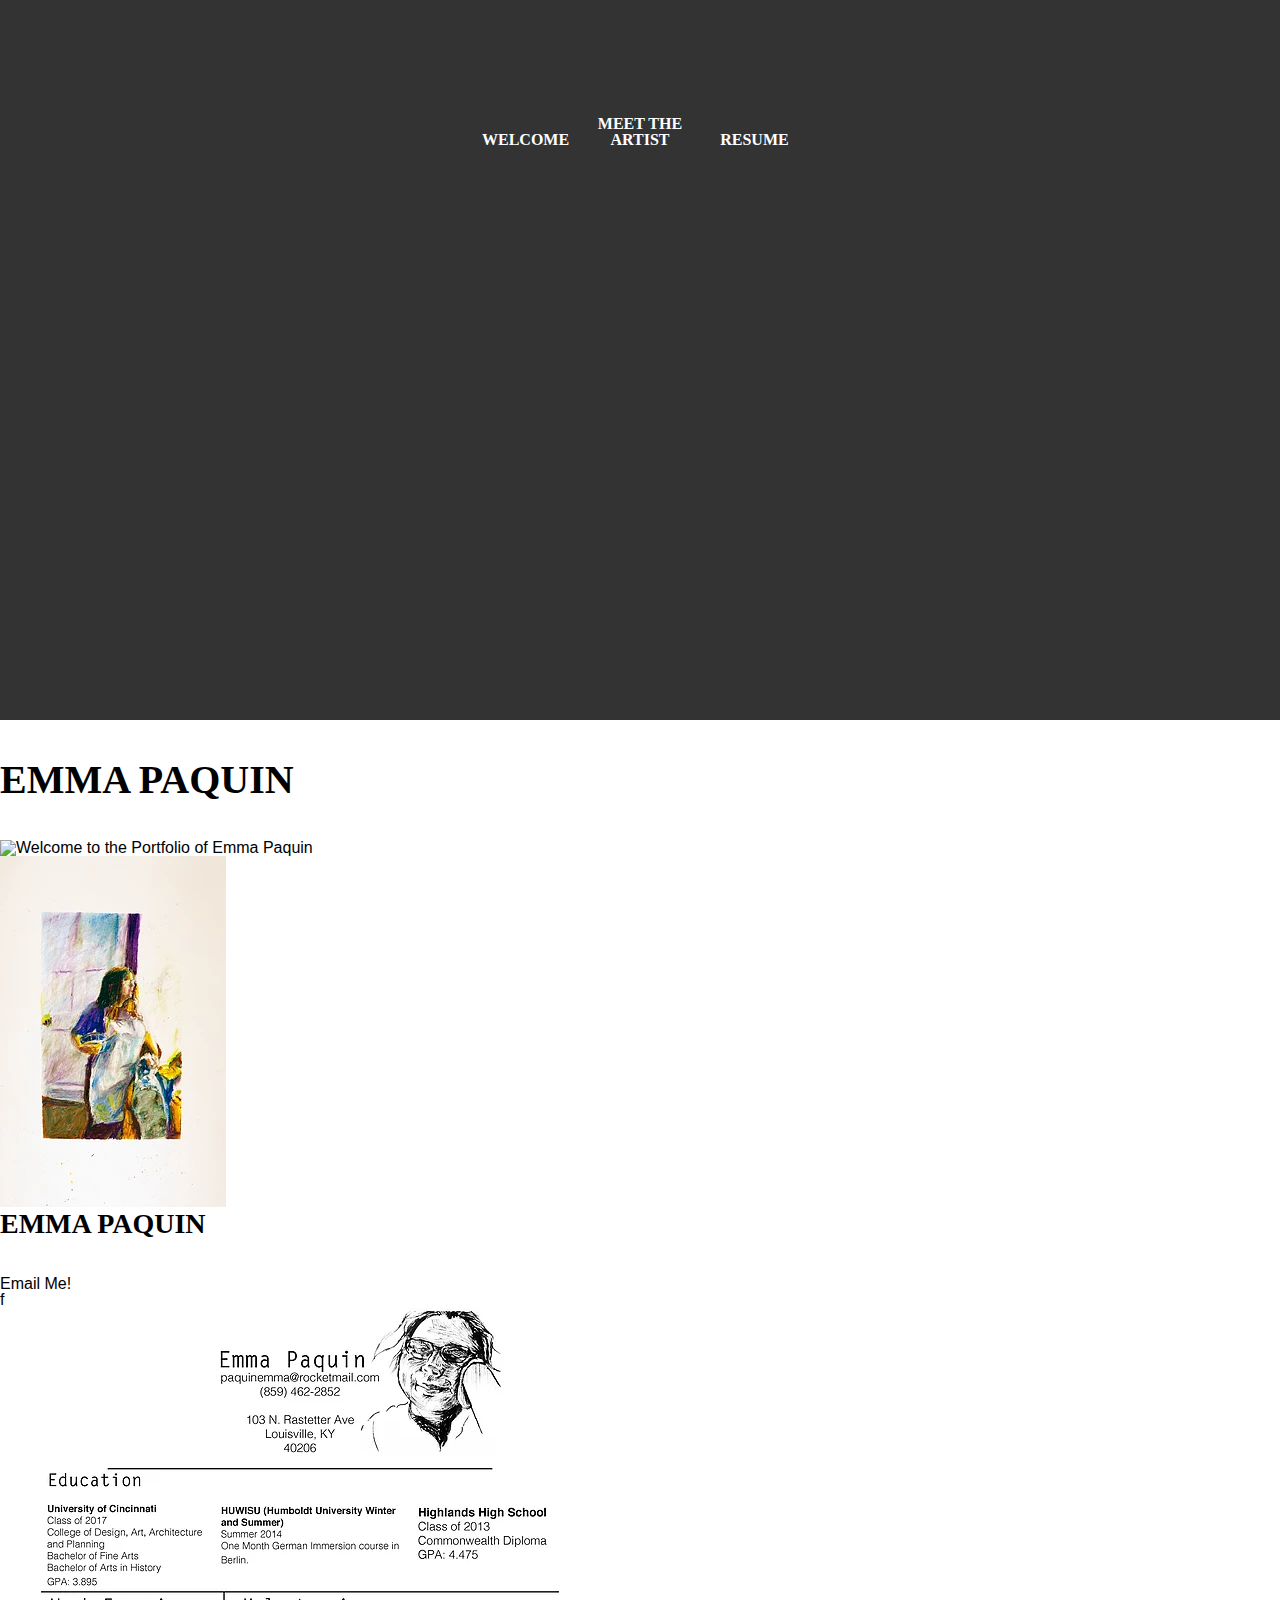
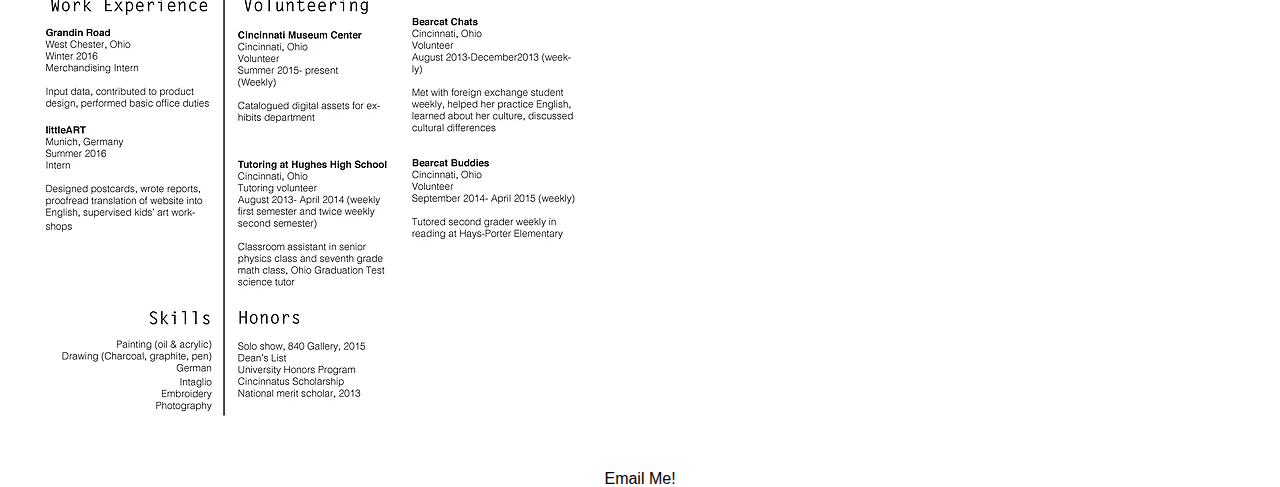
==== index.html @ 44c7a9b0 "completed portfolio.json" ====
<!DOCTYPE html>

<html lang="en"><head><meta http-equiv="Content-Type" content="text/html; charset=UTF-8">
  
  <title>Emma Paquin</title>

  <meta name="description" content="Portfolio of Emma Paquin, Artist">
  <meta name="author" content="Garden Paquin">

  <meta name="viewport" content="width=device-width, initial-scale=1.0">

  <!-- Import StyleSheets -->
  <link rel="stylesheet" href="css/normalize.css" />
  <link rel="stylesheet" href="css/styles.css" />

  <!-- Import Fonts -->
  <link rel="stylesheet" href="css/fonts.css" />

  <!--[if lt IE 9]>
    <script src="https://cdnjs.cloudflare.com/ajax/libs/html5shiv/3.7.3/html5shiv.js"></script>
  <![endif]-->
  
</head>

<body>

<!-- Header -->

	<header id="masthead" class="site-header" role="banner">

	    <div class="wrap">
	        <nav class="main-nav" id="main-nav" role="navigation">
	            <ul id="navbarinsert"     >
	              <li><a href="#home">Welcome</a></li>
	              <li><a href="#about">Meet the Artist</a></li>
	              <li><a href="#resume">Resume</a></li>
	            </ul>
	        </nav>
	  </div>

	</header>
	<section id="home">
		<div class="wrapper">
			<h1>Emma Paquin</h1>
			<a href="#"><img src="img/Banner.jpg" alt="Welcome to the Portfolio of Emma Paquin" class="banner"></a

		</div>
	</section>

	<section id="about">
		<div class="wrapper">

			 <div class="aboutimg">

	        	<a href="#"><img src="img/logo.webp" alt="The Portfolio of Emma Paquin" class="Self"></a>

	     	 </div>
			 <div class="abouttext">

		        <h2>Emma Paquin</h2>

		        <p id="abouttext">
		        	<!--JavaScript adds aboutBlurb from portfolio.json Here-->
		        </p>

		        <a href="emma.paquin@rocketmail.com" class="ContactButton">Email Me!</a>
		     </div>
		</div>
	</section>

	<section id="portfolio">
		<!--JavaScript adds portfolio information from portfolio.json Here-->
	</section>

	<section id="resume">f
		<div class="wrapper">
			<a href="img/resume.webp"><img src="img/resume.webp" alt="Emma Paquin Resume" class="resume"></a>
			<a href="#" class="ContactButton">Email Me!</a>
		</div>
	</section>



	<footer>
	</footer>


<!--Import JavaScript files-->
<script src="https://code.jquery.com/jquery-1.12.4.min.js"></script>
<script src="js/app.js" type="text/javascript" ></script>

</body>
</html>
---- css/styles.css ----
/* ==========================================================================
   Emmas Portfolio
   ========================================================================== */


 /* ==========================================================================
    BASIC STYLES
    ========================================================================== */

html, body, div, span, applet, object, iframe, h1, h2, h3, h4, h5, h6, p, blockquote, pre, a, abbr, address, big, cite, code, del, dfn, em, img, ins, kbd, q, s, samp, small, strike, strong, sub, sup, tt, var, b, u, i, center, dl, dt, dd, ol, ul, li, fieldset, form, label, legend, table, caption, tbody, tfoot, thead, tr, th, td, article, aside, canvas, details, embed, figure, figcaption, footer, header, hgroup, menu, nav, output, ruby, section, summary, time, mark, audio, video {
  margin: 0;
  padding: 0;
  border: 0;
  font-size: 100%;
  font: inherit;
  vertical-align: baseline;
}

* {
  box-sizing: border-box;
}

html {
  -ms-text-size-adjust: 100%;
  -webkit-text-size-adjust: 100%;
}

body {
  margin: 0;
  font: 16px/1 sans-serif;
  -moz-osx-font-smoothing: grayscale;
  -webkit-font-smoothing: antialiased;
  backgroundcolor: #000;
}

h1 {
  font-size:250%;
  line-height: 1;
  text-transform: uppercase;
  font-family: 'Roboto Slab', serif;
  font-weight: 700;
  margin: 1em 0;
}

h2 {
  font-size:175%;
  line-height: 1;
  text-transform: uppercase;
  font-family: 'Roboto Slab', serif;
  font-weight: 700;
  margin: 0 0 1em 0;
}

h3 {
  font-size:150%;
  line-height: 1;
  text-transform: uppercase;
  font-family: 'Roboto Slab', serif;
  font-weight: 700;
  margin: 0 0 1em 0;
}

h4 {
  font-size:120%;
  line-height: 1;
  text-transform: uppercase;
  font-family: 'Roboto Slab', serif;
  font-weight: 700;
  margin: 0 0 1em 0;
}

p {
  font-size:120%;
  line-height: 1.6;
  font-family: 'Roboto', sans-serif;
  margin-bottom: 2em;
  font-weight: 300;
}

p.small-txt {
  font-size: 80%;
}

table {
  font-size:120%;
  line-height: 1.6;
  font-family: 'Roboto', sans-serif;
  font-weight: 300;
}

a,
button {
    color: inherit;
    transition: .3s;
}
a {
    text-decoration: none;
}

button {
    overflow: visible;
    border: 0;
    font: inherit;
    -webkit-font-smoothing: inherit;
    letter-spacing: inherit;
    background: none;
    cursor: pointer;
}

::-moz-focus-inner {
    padding: 0;
    border: 0;
}

:focus {
    outline: 0;
}

img {
    max-width: 100%;
    height: auto;
    border: 0;
}

.wrap {
  width: 100%;
  max-width: 1000px;
  margin: 0 auto;
  padding: 40px 20px;
}

.text-left {
  text-align: left;
}

.text-right {
  text-align: right;
}

.text-center {
  text-align: center;
}

/* ==========================================================================
   HEADER & HERO
   ========================================================================== */


header {
  background-color: #333333;
  background-image:;
  background-repeat: no-repeat;
  background-position: center;
  background-size: cover;
  margin: 0;
  color: #FFFFFF;
  text-align: center;
  min-height: 80vh;
}

nav::after {
  visibility: hidden;
  display: block;
  content: "";
  clear: both;
  height: 0;
}

.nav-logo {
  width: 100%;
  max-width: 400px;
  margin: 0 auto;
}


nav ul {
  list-style: none;
  text-align: center;
  margin: 0;
}

nav li {
  font-family: 'Roboto Slab', serif;
  font-size: 100%;
  font-weight: 700;
  border-bottom: none;
  display: block;
}



nav a {
  text-decoration: none;
  text-transform: uppercase;
  color: #fff;
  display: block;
  padding: 12px 0;
  text-align: center;
}

nav a:hover {
  background-color: #871719;
}

.hero-text{
  display: block;
  clear: both;
}

/* ==========================================================================
   GRID SYSTEM
   ========================================================================== */

.section {
	clear: both;
	padding: 0px;
	margin: 0px;
}

.col {
	display: block;
	float:left;
	margin: 1% 0 1% 1.6%;
}
.col:first-child { margin-left: 0; }

.group:before,
.group:after { content:""; display:table; }
.group:after { clear:both;}
.group { zoom:1; /* For IE 6/7 */ }

.span_1_of_2 {
  width: 100%;
}
.span_2_of_2{
  width: 100%;
}


/* ==========================================================================
  Buttons
  ========================================================================== */

a.hero-button:link {
  font-size: 140%;
  font-family: 'Roboto Slab', serif;
  text-transform: uppercase;
  font-weight: 700;
  border: 2px solid #FFFFFF;
  padding: 6px 12px;
}

a.hero-button:hover {
  border-color: #871719;
  background-color: #871719;
}

/* ==========================================================================
   FORMS
   ========================================================================== */

form {

}

input {
  width: 90%;
  display: block;
  border: 1px solid #333333;
  border-radius: 3px;
  height: 36px;
  padding: 8px;
  margin: 10px 0px;
  font-size: 100%;
}

label {
  margin-top: 20px;
  margin-bottom: 10px;
}

textarea#comment-field {
  display: block;
  border: 1px solid #333333;
  border-radius: 3px;
  height: 200px;
  padding: 8px;
  margin: 10px 0px;
  font-size: 100%;
  width: 100%;
}

button {
  background-color: #FFC400;
  color: #871719;
  font-family: 'Roboto Slab', serif;
  font-size: 80%;
  text-transform: uppercase;
  font-weight: 700;
  height: 40px;
  width: 100%;
}

input.button:hover {
  background: #fff;
  color: #09C;
}

.nwsltr-label {
    float: left;
    display: block;
    width: 100%;
    margin: 0 0 16px 0;
}

.nwsltr-input {
    display: block;
    border: 1px solid #c0af8e;
    border-radius: 3px;
    height: 40px;
    padding: 8px;
    margin: 0 0 10px 0;
    font-size: 100%;
    width: 100%;
}

.nwsltr-btn {
    background-color: #871719;
    border-radius: 3px;
    color: #FFFFFF;
    font-family: 'Roboto Slab', serif;
    font-size: 80%;
    text-transform: uppercase;
    font-weight: 700;
    height: 40px;
    float: right;
    display: block;
}

.nwsltr-btn:hover {
  background-color: purple;
}

.nwsltr {
  background-color: #E8D5B5;
}

/* ==========================================================================
   Section Details
   ========================================================================== */

.history {
    background: #871719;
    background-image:;
    background-repeat: no-repeat;
    background-position: center;
    background-size: cover;
    margin: 0;
    color: #F2F2F2;
}

.menu-head {
  text-align: left;
}

.menu {
  width: 100%;
  padding: 0 1em 0 0;
}

.menu-price {
    color: #871719;
    font-family: 'Roboto Slab', serif;
    text-transform: uppercase;
    font-weight: 700;
    text-align: right;
}

.red {
  color: #871719;
}

footer {
    background-color: #333333;
    color: #F2F2F2;
}


/* ==========================================================================
   Media Queries
   ========================================================================== */
@media screen and (min-width: 994px) {
  .span_1_of_2 {
      width: 49.2%;
  }

  nav {
    margin-top: 4em;
  }

  nav li {
      width: 24.95%;
      max-width: 110px;
      border-bottom: none;
      display: inline-block;
  }

  .nwsltr-input {
    width: 70%;
    float: left;
  }

  .nwsltr-btn {
    width: 20%;
  }

}
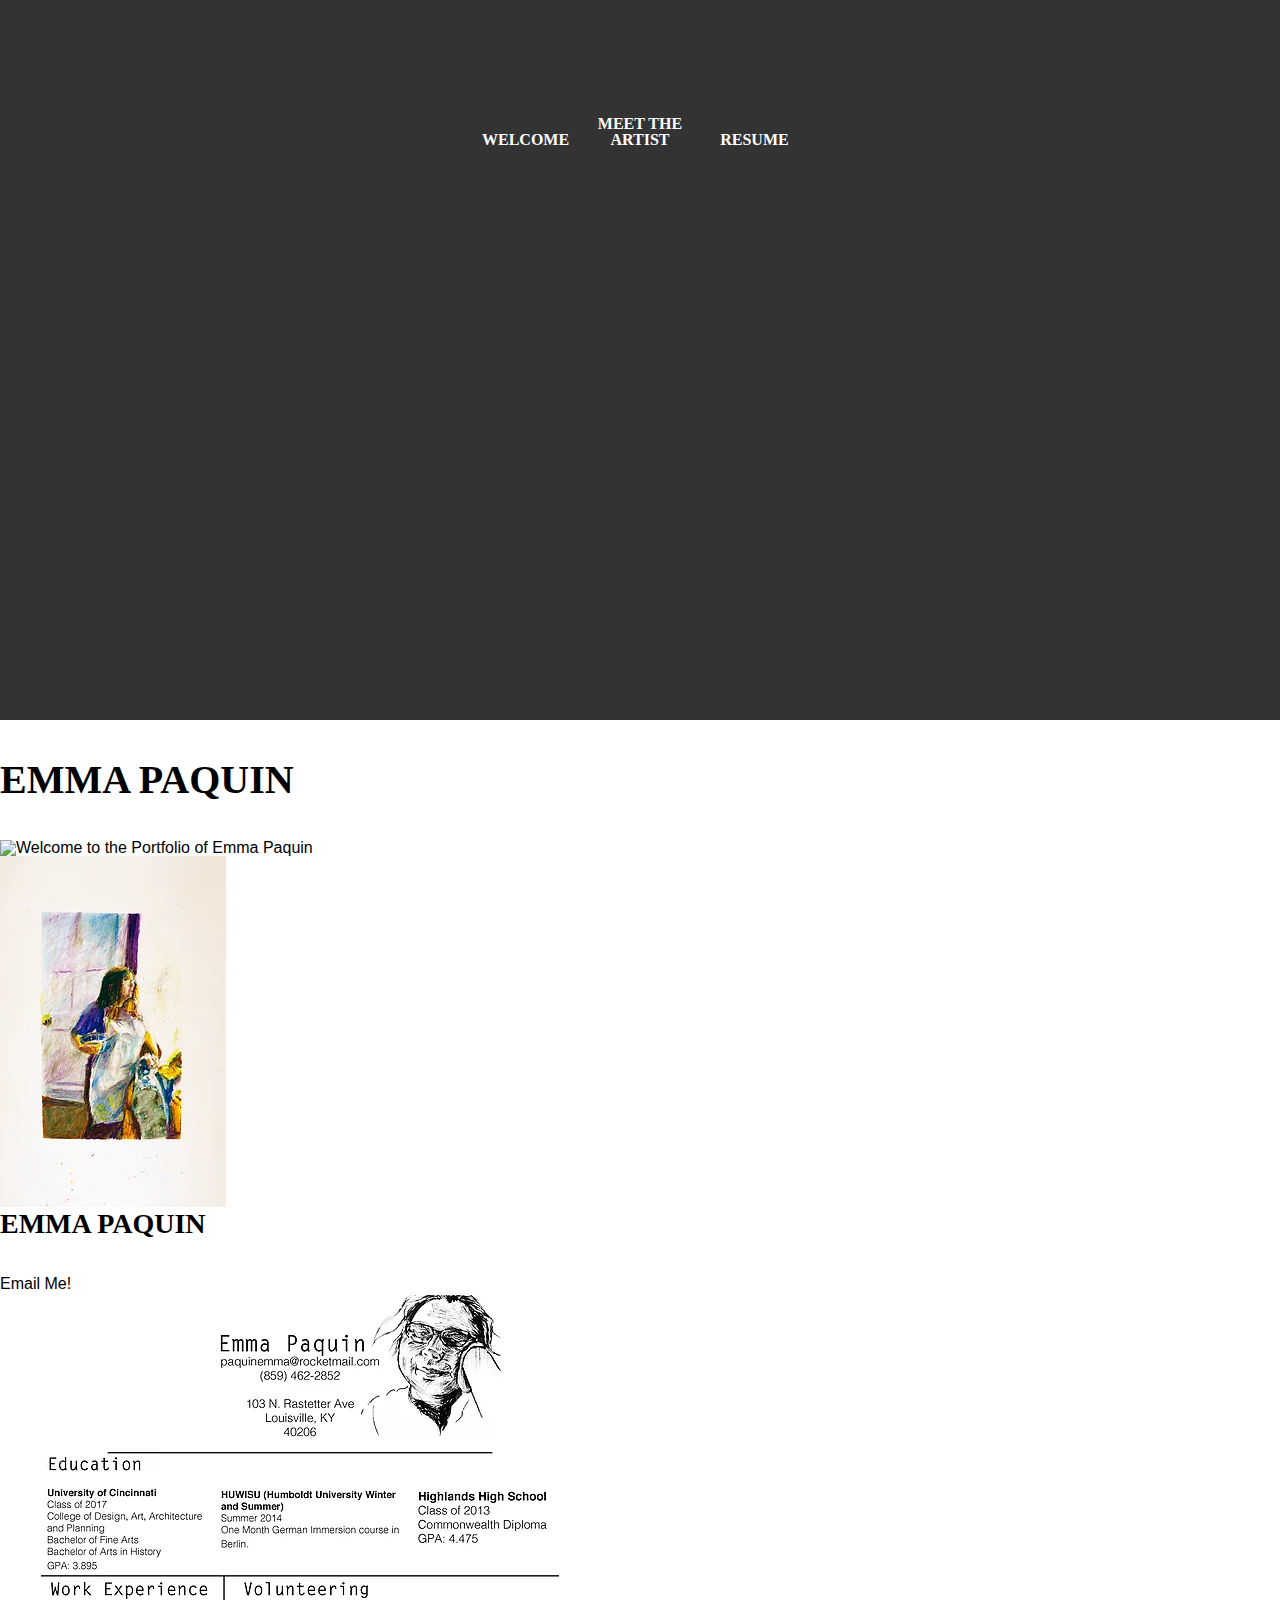
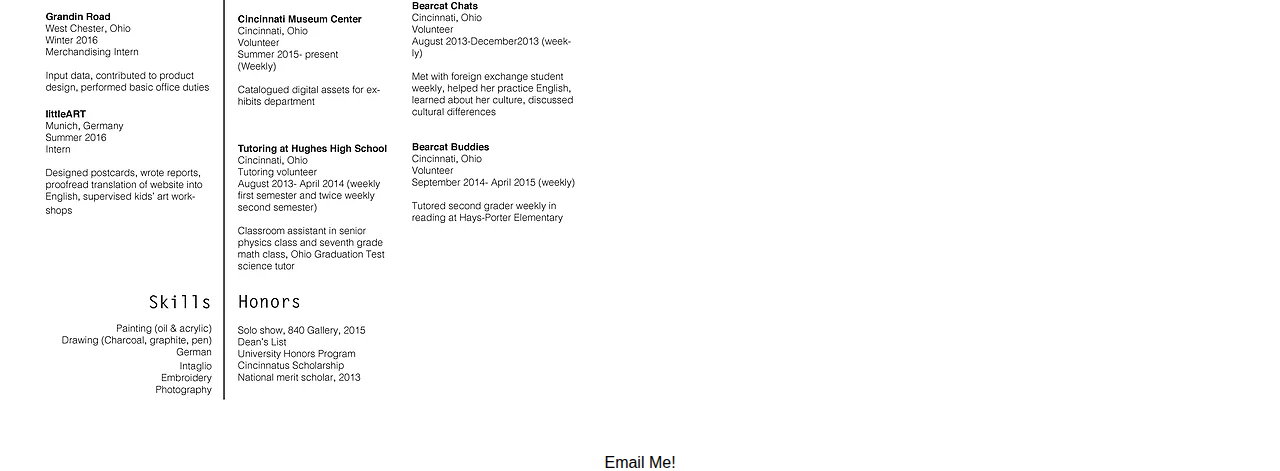
==== commit bf1a525e: "added javascript to import portfolio images as specified in portfolio.json" ====
--- a/index.html
+++ b/index.html
@@ -30,7 +30,7 @@
 
 	    <div class="wrap">
 	        <nav class="main-nav" id="main-nav" role="navigation">
-	            <ul id="navbarinsert"     >
+	            <ul id="navbarinsert">
 	              <li><a href="#home">Welcome</a></li>
 	              <li><a href="#about">Meet the Artist</a></li>
 	              <li><a href="#resume">Resume</a></li>
@@ -72,7 +72,7 @@
 		<!--JavaScript adds portfolio information from portfolio.json Here-->
 	</section>
 
-	<section id="resume">f
+	<section id="resume">
 		<div class="wrapper">
 			<a href="img/resume.webp"><img src="img/resume.webp" alt="Emma Paquin Resume" class="resume"></a>
 			<a href="#" class="ContactButton">Email Me!</a>
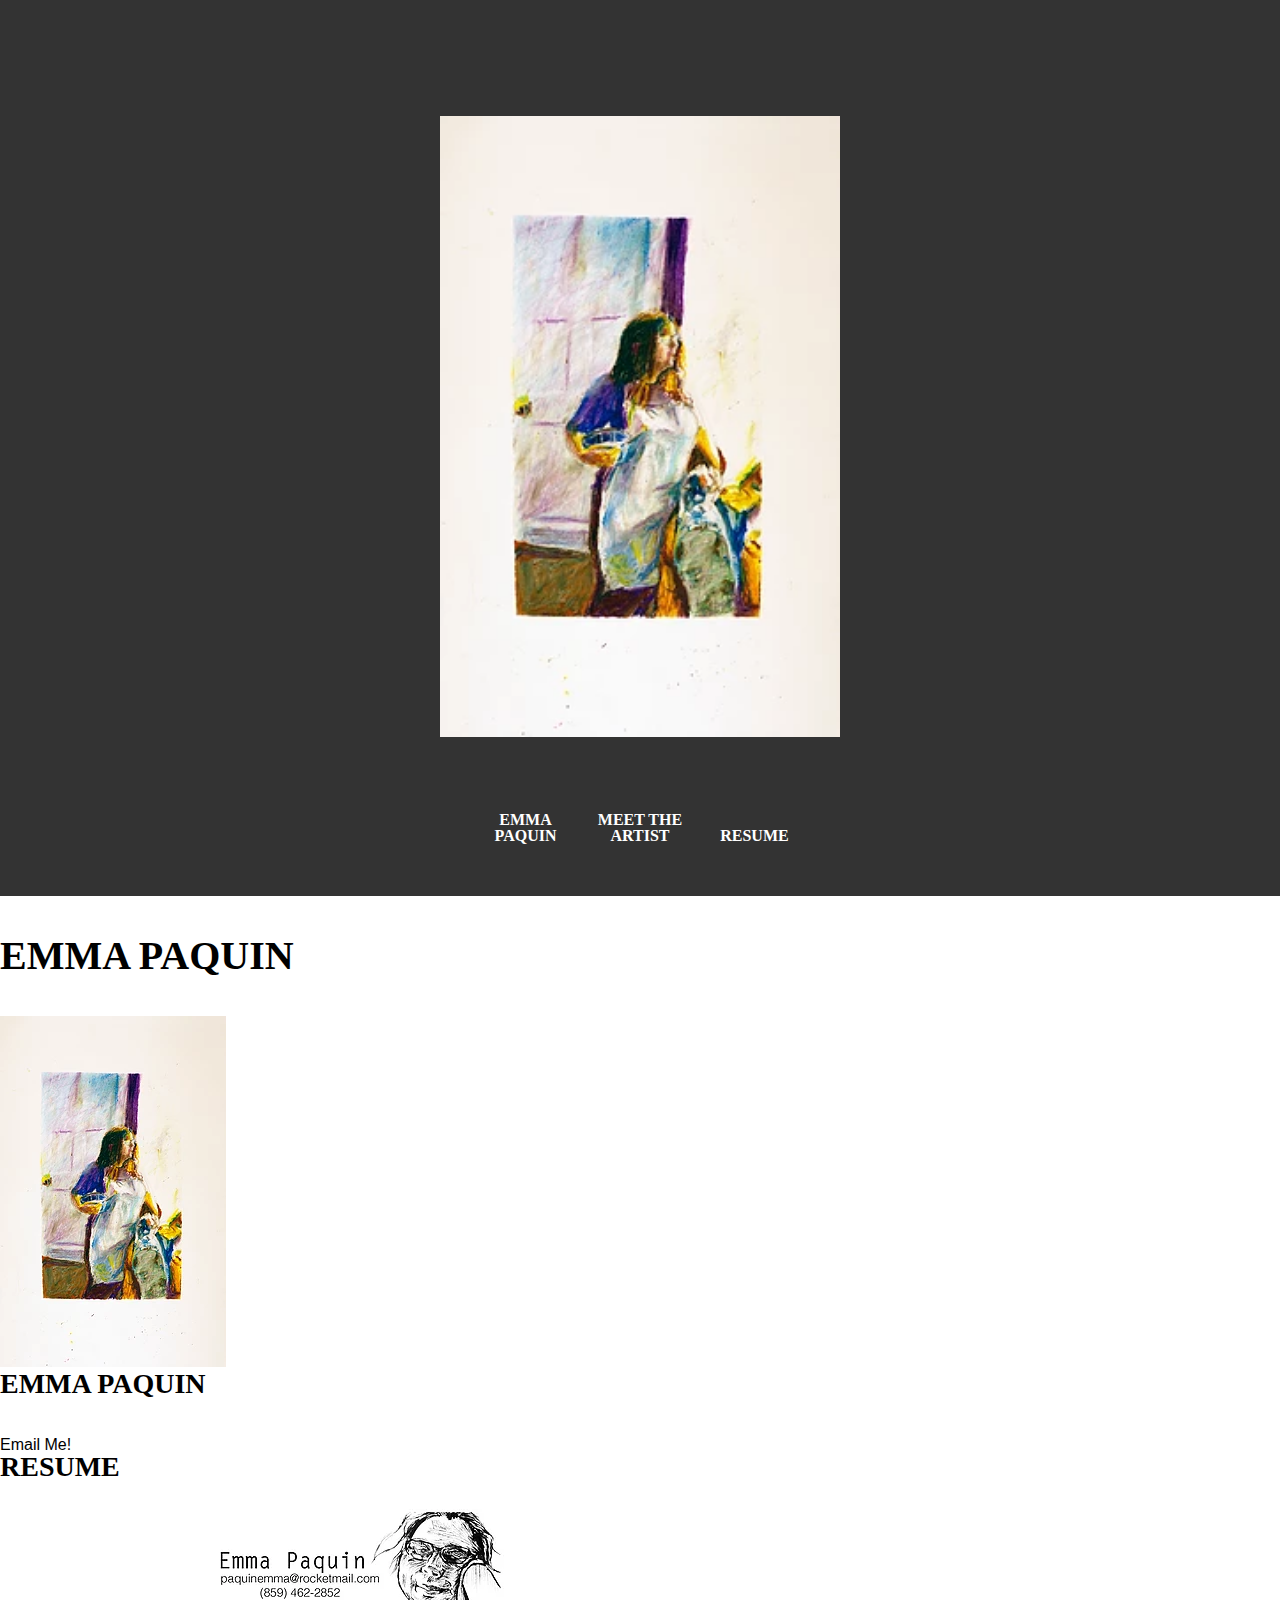
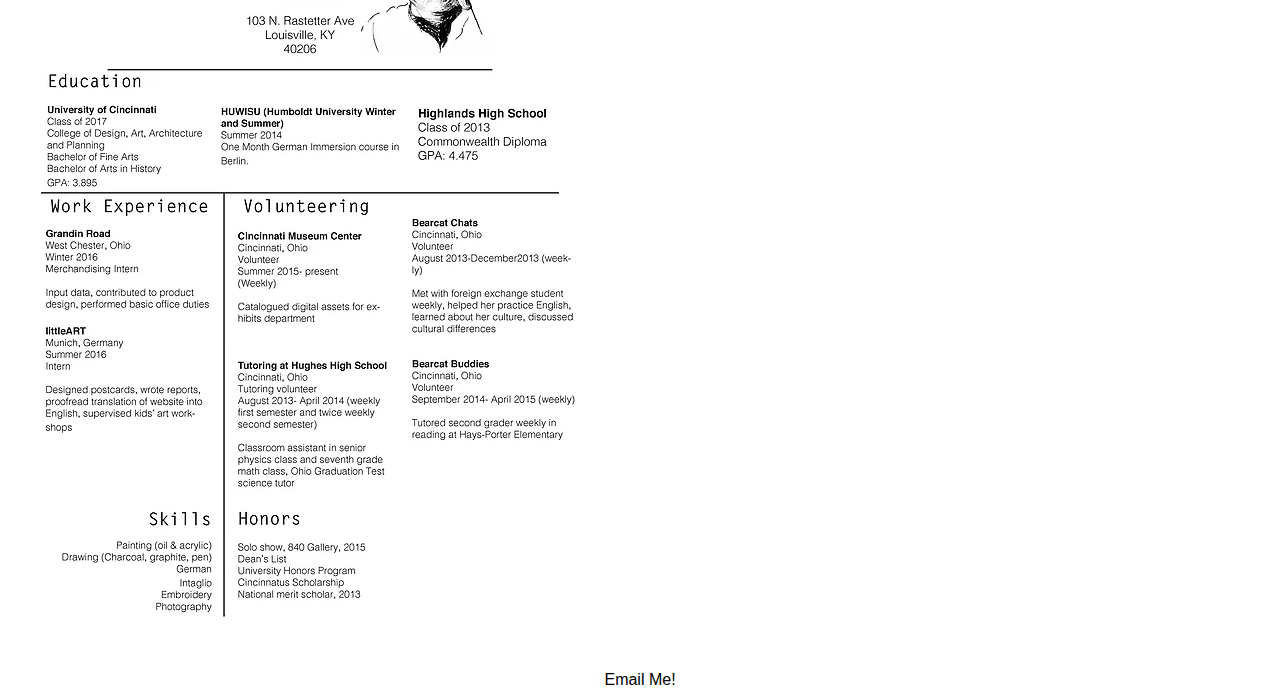
==== commit f70fc133: "started work on CSS" ====
--- a/index.html
+++ b/index.html
@@ -14,7 +14,7 @@
   <link rel="stylesheet" href="css/styles.css" />
 
   <!-- Import Fonts -->
-  <link rel="stylesheet" href="css/fonts.css" />
+  <link href="https://fonts.googleapis.com/css?family=Gloria+Hallelujah|Nothing+You+Could+Do" rel="stylesheet">
 
   <!--[if lt IE 9]>
     <script src="https://cdnjs.cloudflare.com/ajax/libs/html5shiv/3.7.3/html5shiv.js"></script>
@@ -29,31 +29,32 @@
 	<header id="masthead" class="site-header" role="banner">
 
 	    <div class="wrap">
+<!--Navigation-->
 	        <nav class="main-nav" id="main-nav" role="navigation">
-	            <ul id="navbarinsert">
-	              <li><a href="#home">Welcome</a></li>
-	              <li><a href="#about">Meet the Artist</a></li>
+	        	<a href="#home"><img src="img/logo.webp" alt="" class="nav-logo">
+	            <ul>
+	              <li class="welcome-nav"><a href="#home">Emma Paquin</a></li>
+	              <li id="navbarinsert"><a href="#about">Meet the Artist</a></li>
 	              <li><a href="#resume">Resume</a></li>
 	            </ul>
 	        </nav>
 	  </div>
 
 	</header>
+
+<!--Welcome section-->
 	<section id="home">
 		<div class="wrapper">
-			<h1>Emma Paquin</h1>
-			<a href="#"><img src="img/Banner.jpg" alt="Welcome to the Portfolio of Emma Paquin" class="banner"></a
-
+			<h1 class="title">Emma Paquin</h1>
 		</div>
 	</section>
 
+<!--Meet the Artist section-->
 	<section id="about">
 		<div class="wrapper">
 
 			 <div class="aboutimg">
-
-	        	<a href="#"><img src="img/logo.webp" alt="The Portfolio of Emma Paquin" class="Self"></a>
-
+				<a href="#"><img src="img/logo.webp" alt="The Portfolio of Emma Paquin" class="self img"></a>
 	     	 </div>
 			 <div class="abouttext">
 
@@ -68,18 +69,19 @@
 		</div>
 	</section>
 
+<!--Portfolio section-->
 	<section id="portfolio">
 		<!--JavaScript adds portfolio information from portfolio.json Here-->
 	</section>
 
+<!--Resume section-->
 	<section id="resume">
 		<div class="wrapper">
-			<a href="img/resume.webp"><img src="img/resume.webp" alt="Emma Paquin Resume" class="resume"></a>
-			<a href="#" class="ContactButton">Email Me!</a>
+			<h2>Resume</h2>
+			<a href="img/resume.webp"><img src="img/resume.webp" alt="Emma Paquin Resume" class="resume img"></a>
+			<a href="emma.paquin@rocketmail.com" class="ContactButton">Email Me!</a>
 		</div>
 	</section>
-
-
 
 	<footer>
 	</footer>
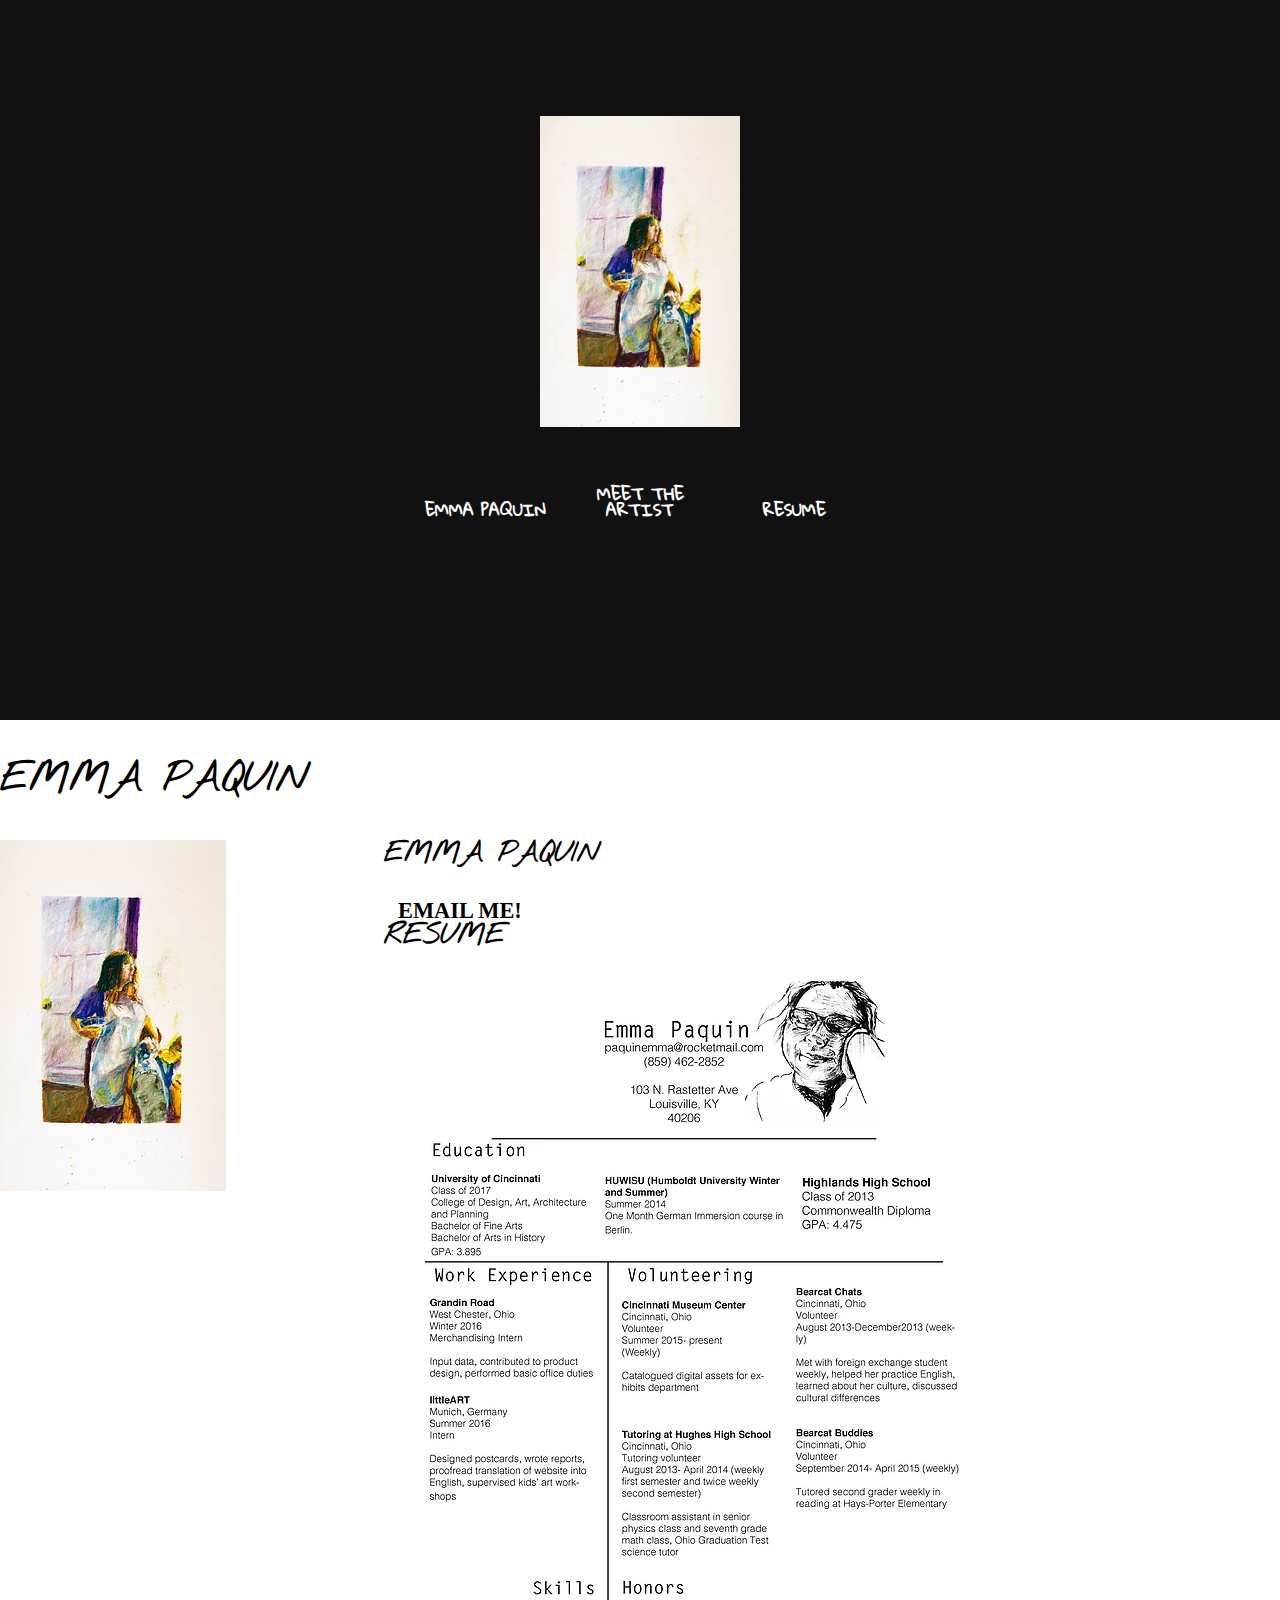
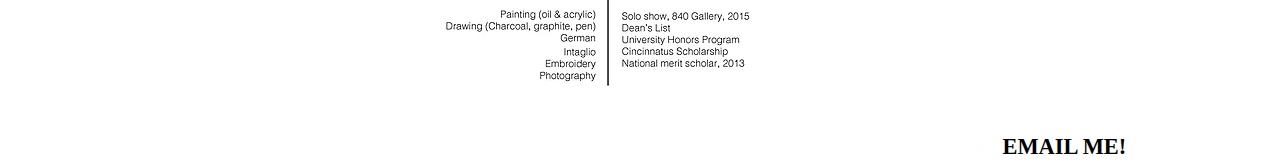
==== commit c5eb8d93: "fixed mail links" ====
--- a/index.html
+++ b/index.html
@@ -64,7 +64,7 @@
 		        	<!--JavaScript adds aboutBlurb from portfolio.json Here-->
 		        </p>
 
-		        <a href="emma.paquin@rocketmail.com" class="ContactButton">Email Me!</a>
+		        <a href="mailto:emma.paquin@rocketmail.com" class="ContactButton">Email Me!</a>
 		     </div>
 		</div>
 	</section>
@@ -79,7 +79,7 @@
 		<div class="wrapper">
 			<h2>Resume</h2>
 			<a href="img/resume.webp"><img src="img/resume.webp" alt="Emma Paquin Resume" class="resume img"></a>
-			<a href="emma.paquin@rocketmail.com" class="ContactButton">Email Me!</a>
+			<a href="mailto:emma.paquin@rocketmail.com" class="ContactButton">Email Me!</a>
 		</div>
 	</section>
 
--- a/css/styles.css
+++ b/css/styles.css
@@ -2,7 +2,6 @@
 /* ==========================================================================
    Emmas Portfolio
    ========================================================================== */
-
 
  /* ==========================================================================
     BASIC STYLES
@@ -38,7 +37,7 @@
   font-size:250%;
   line-height: 1;
   text-transform: uppercase;
-  font-family: 'Roboto Slab', serif;
+  font-family: 'Nothing You Could Do', cursive;
   font-weight: 700;
   margin: 1em 0;
 }
@@ -47,45 +46,24 @@
   font-size:175%;
   line-height: 1;
   text-transform: uppercase;
-  font-family: 'Roboto Slab', serif;
+  font-family: 'Nothing You Could Do', cursive;
   font-weight: 700;
   margin: 0 0 1em 0;
 }
 
-h3 {
-  font-size:150%;
+h3{
+  font-size:125%;
   line-height: 1;
-  text-transform: uppercase;
-  font-family: 'Roboto Slab', serif;
+  font-family: 'Nothing You Could Do', cursive;
   font-weight: 700;
   margin: 0 0 1em 0;
 }
 
-h4 {
-  font-size:120%;
-  line-height: 1;
-  text-transform: uppercase;
-  font-family: 'Roboto Slab', serif;
-  font-weight: 700;
-  margin: 0 0 1em 0;
-}
-
 p {
-  font-size:120%;
+  font-size:100%;
   line-height: 1.6;
-  font-family: 'Roboto', sans-serif;
+  font-family: 'Gloria Hallelujah', cursive;
   margin-bottom: 2em;
-  font-weight: 300;
-}
-
-p.small-txt {
-  font-size: 80%;
-}
-
-table {
-  font-size:120%;
-  line-height: 1.6;
-  font-family: 'Roboto', sans-serif;
   font-weight: 300;
 }
 
@@ -148,8 +126,7 @@
 
 
 header {
-  background-color: #333333;
-  background-image:;
+  background-color: #111111;
   background-repeat: no-repeat;
   background-position: center;
   background-size: cover;
@@ -168,8 +145,8 @@
 }
 
 .nav-logo {
-  width: 100%;
-  max-width: 400px;
+  width: 40%;
+  max-width: 200px;
   margin: 0 auto;
 }
 
@@ -181,7 +158,7 @@
 }
 
 nav li {
-  font-family: 'Roboto Slab', serif;
+  font-family: 'Gloria Hallelujah', cursive;
   font-size: 100%;
   font-weight: 700;
   border-bottom: none;
@@ -203,46 +180,21 @@
   background-color: #871719;
 }
 
-.hero-text{
-  display: block;
-  clear: both;
-}
-
-/* ==========================================================================
-   GRID SYSTEM
-   ========================================================================== */
-
-.section {
-	clear: both;
-	padding: 0px;
-	margin: 0px;
-}
-
-.col {
-	display: block;
-	float:left;
-	margin: 1% 0 1% 1.6%;
-}
-.col:first-child { margin-left: 0; }
-
-.group:before,
-.group:after { content:""; display:table; }
-.group:after { clear:both;}
-.group { zoom:1; /* For IE 6/7 */ }
-
-.span_1_of_2 {
-  width: 100%;
-}
-.span_2_of_2{
-  width: 100%;
-}
+
+/* ==========================================================================
+   LAYOUT
+   ========================================================================== */
+#home {
+	background-image: url("img/banner.jpg");
+}
+
 
 
 /* ==========================================================================
   Buttons
   ========================================================================== */
 
-a.hero-button:link {
+a.ContactButton:link {
   font-size: 140%;
   font-family: 'Roboto Slab', serif;
   text-transform: uppercase;
@@ -251,168 +203,66 @@
   padding: 6px 12px;
 }
 
-a.hero-button:hover {
+a.ContactButton:hover {
   border-color: #871719;
   background-color: #871719;
 }
 
 /* ==========================================================================
-   FORMS
-   ========================================================================== */
-
-form {
-
-}
-
-input {
-  width: 90%;
-  display: block;
-  border: 1px solid #333333;
-  border-radius: 3px;
-  height: 36px;
-  padding: 8px;
-  margin: 10px 0px;
-  font-size: 100%;
-}
-
-label {
-  margin-top: 20px;
-  margin-bottom: 10px;
-}
-
-textarea#comment-field {
-  display: block;
-  border: 1px solid #333333;
-  border-radius: 3px;
-  height: 200px;
-  padding: 8px;
-  margin: 10px 0px;
-  font-size: 100%;
-  width: 100%;
-}
-
-button {
-  background-color: #FFC400;
-  color: #871719;
-  font-family: 'Roboto Slab', serif;
-  font-size: 80%;
-  text-transform: uppercase;
-  font-weight: 700;
-  height: 40px;
-  width: 100%;
-}
-
-input.button:hover {
-  background: #fff;
-  color: #09C;
-}
-
-.nwsltr-label {
-    float: left;
-    display: block;
-    width: 100%;
-    margin: 0 0 16px 0;
-}
-
-.nwsltr-input {
-    display: block;
-    border: 1px solid #c0af8e;
-    border-radius: 3px;
-    height: 40px;
-    padding: 8px;
-    margin: 0 0 10px 0;
-    font-size: 100%;
-    width: 100%;
-}
-
-.nwsltr-btn {
-    background-color: #871719;
-    border-radius: 3px;
-    color: #FFFFFF;
-    font-family: 'Roboto Slab', serif;
-    font-size: 80%;
-    text-transform: uppercase;
-    font-weight: 700;
-    height: 40px;
-    float: right;
-    display: block;
-}
-
-.nwsltr-btn:hover {
-  background-color: purple;
-}
-
-.nwsltr {
-  background-color: #E8D5B5;
-}
-
-/* ==========================================================================
-   Section Details
-   ========================================================================== */
-
-.history {
-    background: #871719;
-    background-image:;
-    background-repeat: no-repeat;
-    background-position: center;
-    background-size: cover;
-    margin: 0;
-    color: #F2F2F2;
-}
-
-.menu-head {
-  text-align: left;
-}
-
-.menu {
-  width: 100%;
-  padding: 0 1em 0 0;
-}
-
-.menu-price {
-    color: #871719;
-    font-family: 'Roboto Slab', serif;
-    text-transform: uppercase;
-    font-weight: 700;
-    text-align: right;
-}
-
-.red {
-  color: #871719;
-}
-
-footer {
-    background-color: #333333;
-    color: #F2F2F2;
-}
-
-
-/* ==========================================================================
    Media Queries
    ========================================================================== */
-@media screen and (min-width: 994px) {
-  .span_1_of_2 {
-      width: 49.2%;
-  }
+@media(min-width: 700px){
+
+  nav {
+    margin-top: 2em;
+  }
+
+  nav li {
+      width: 24.95%;
+      max-width: 125px;
+      border-bottom: none;
+      display: inline-block;
+  }
+
+   nav-logo{
+  	
+  }
+  .aboutimg{
+  	  display: float;
+   	  float:left;
+      width: 50%;
+  }
+  .abouttext{
+
+  }
+}
+
+
+@media(min-width: 994px) {
+ 
 
   nav {
     margin-top: 4em;
   }
+  nav-logo{
+  }
 
   nav li {
       width: 24.95%;
-      max-width: 110px;
+      max-width: 150px;
       border-bottom: none;
       display: inline-block;
   }
-
-  .nwsltr-input {
-    width: 70%;
-    float: left;
-  }
-
-  .nwsltr-btn {
-    width: 20%;
-  }
+   .aboutimg {
+   	  display: float;
+   	  float:left;
+      width: 30%;
+  }
+    .abouttext{
+
+  }
+#portfolio {
+
+};
 
 }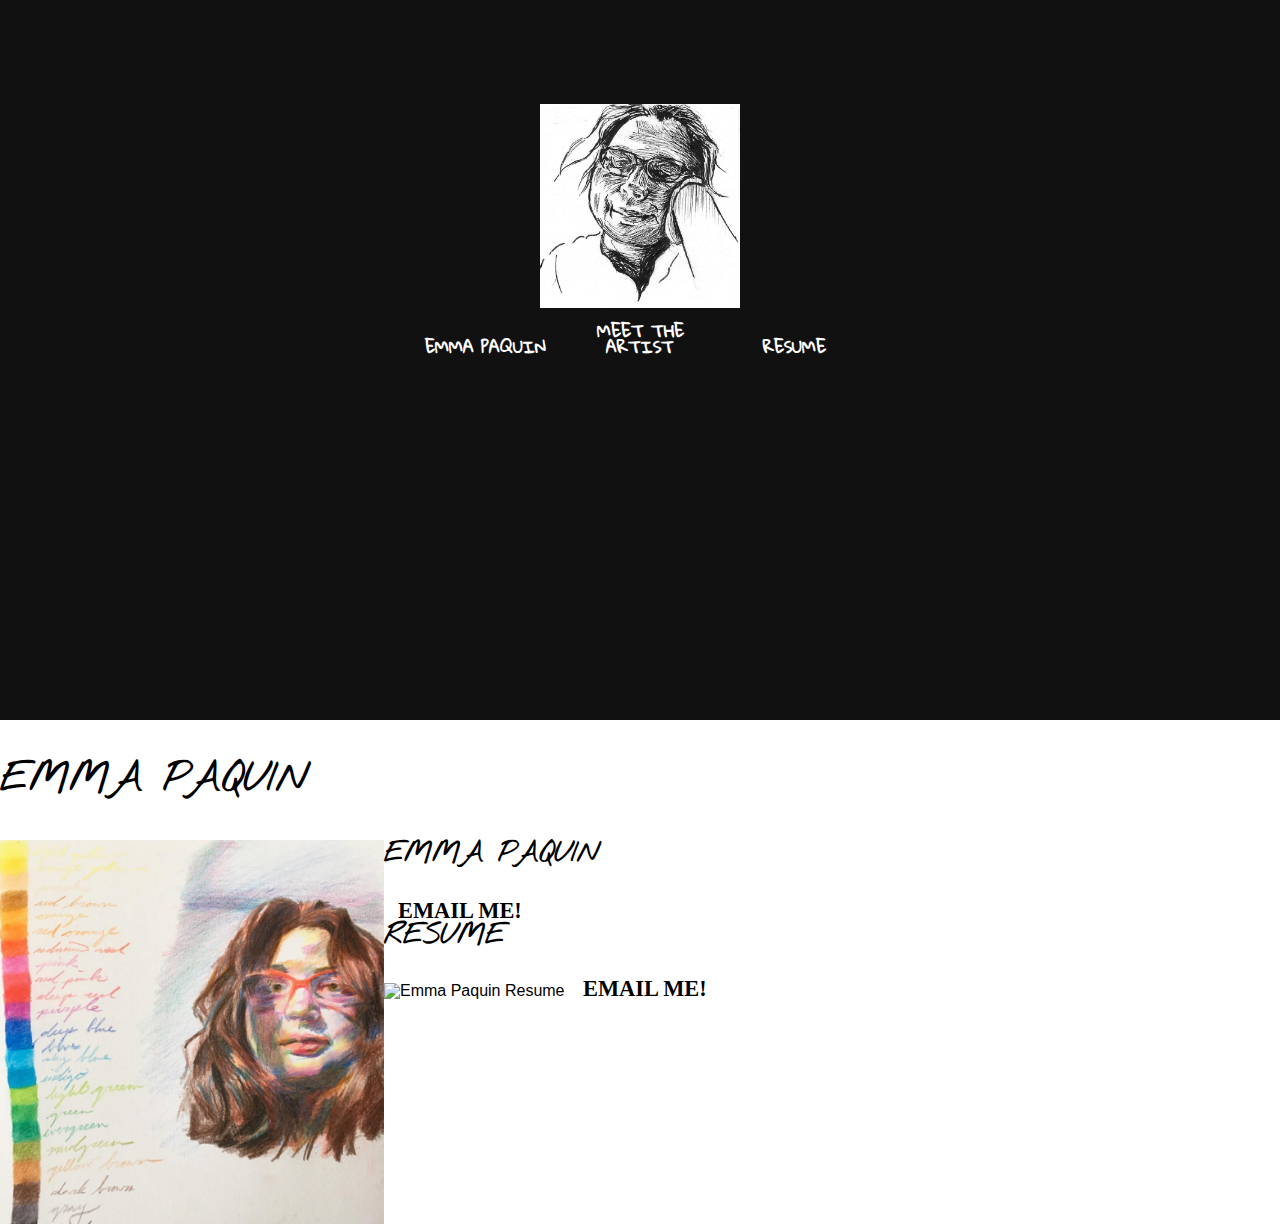
==== commit 4d9baaec: "fixing webp issues" ====
--- a/index.html
+++ b/index.html
@@ -31,7 +31,7 @@
 	    <div class="wrap">
 <!--Navigation-->
 	        <nav class="main-nav" id="main-nav" role="navigation">
-	        	<a href="#home"><img src="img/logo.webp" alt="" class="nav-logo">
+	        	<img src="img/logo.jpg" alt="Welcome to the Portfolio of Emma Paquin" class="nav-logo">
 	            <ul>
 	              <li class="welcome-nav"><a href="#home">Emma Paquin</a></li>
 	              <li id="navbarinsert"><a href="#about">Meet the Artist</a></li>
@@ -54,7 +54,7 @@
 		<div class="wrapper">
 
 			 <div class="aboutimg">
-				<a href="#"><img src="img/logo.webp" alt="The Portfolio of Emma Paquin" class="self img"></a>
+				<img src="img/self.jpg" alt="Emma Paquin" class="self img">
 	     	 </div>
 			 <div class="abouttext">
 
@@ -78,7 +78,7 @@
 	<section id="resume">
 		<div class="wrapper">
 			<h2>Resume</h2>
-			<a href="img/resume.webp"><img src="img/resume.webp" alt="Emma Paquin Resume" class="resume img"></a>
+			<a href="img/resume.pdf"><img src="img/resume.pdf" alt="Emma Paquin Resume" class="resume img"></a>
 			<a href="mailto:emma.paquin@rocketmail.com" class="ContactButton">Email Me!</a>
 		</div>
 	</section>
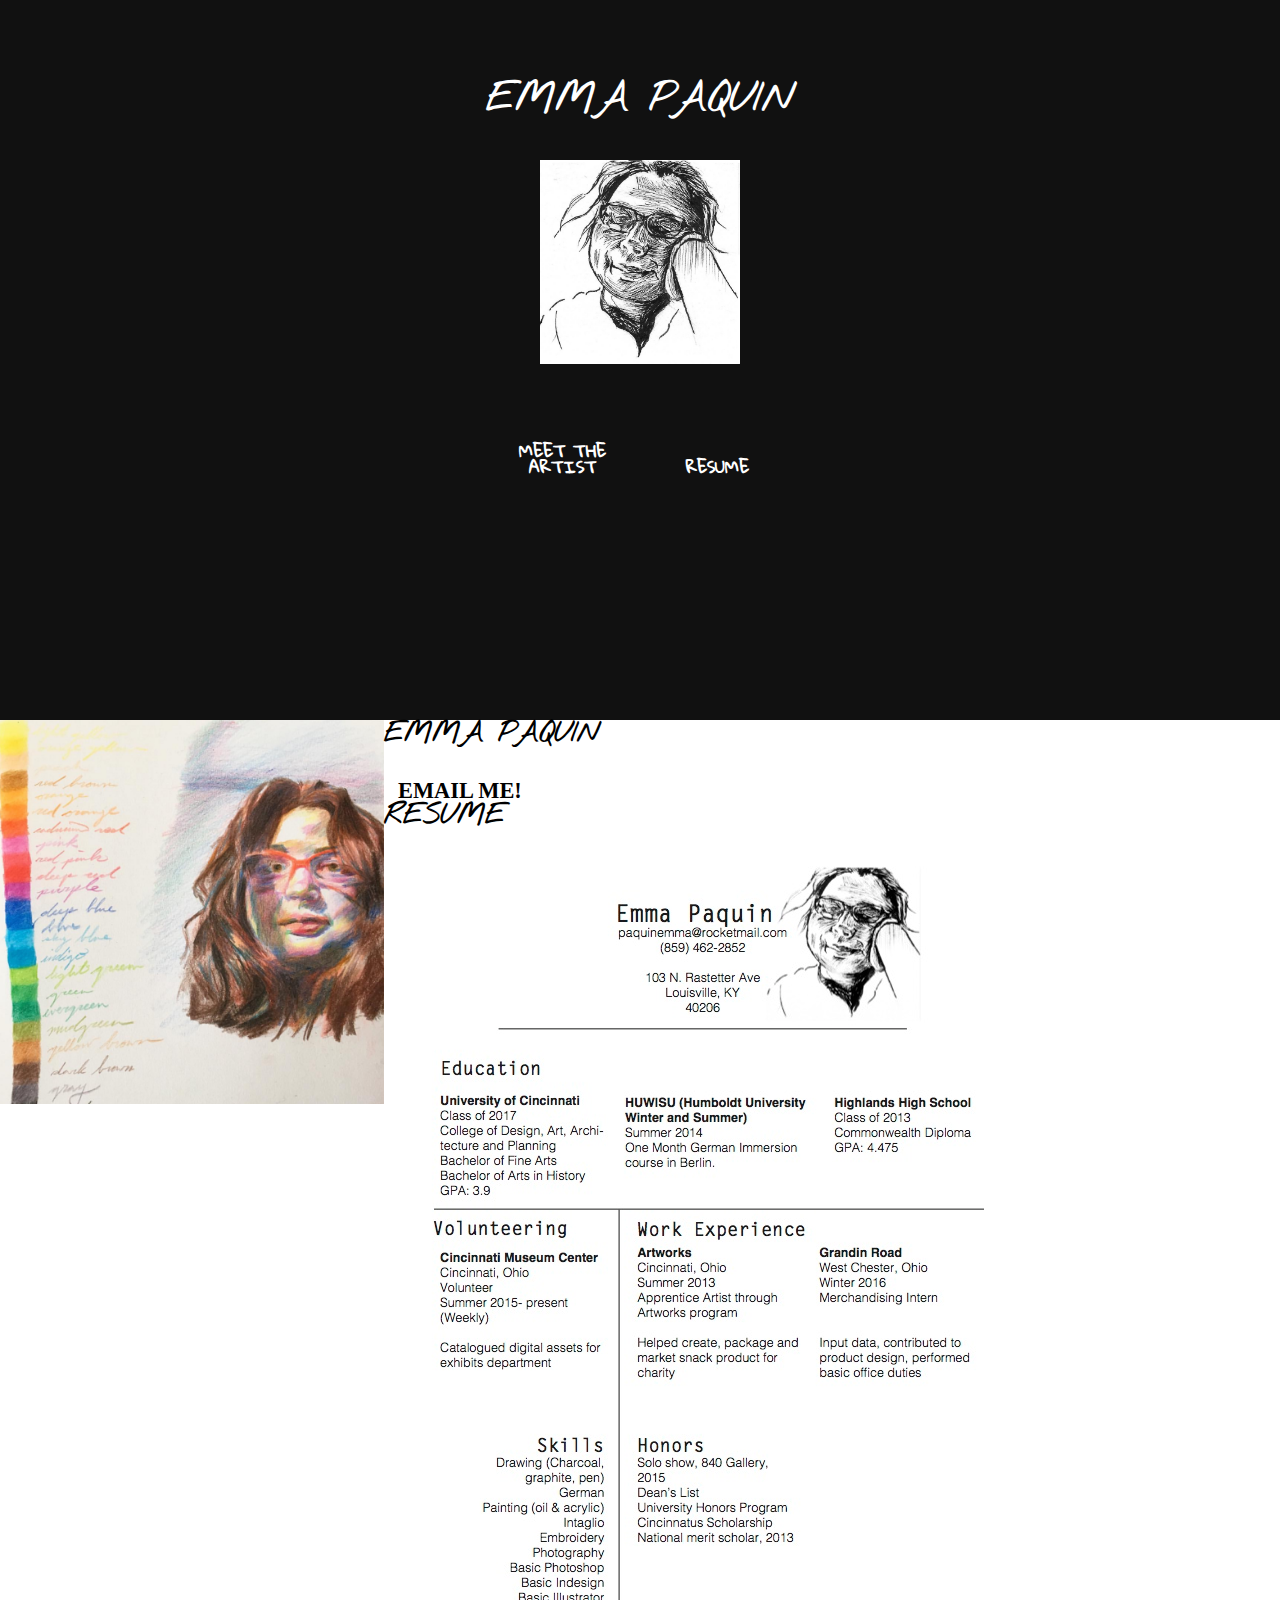
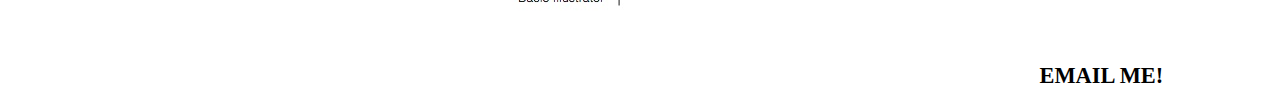
==== commit 7cbabef3: "fixed email address, resume and welcome screen" ====
--- a/index.html
+++ b/index.html
@@ -26,14 +26,15 @@
 
 <!-- Header -->
 
-	<header id="masthead" class="site-header" role="banner">
-
+	<header id="masthead home" class="site-header" role="banner">
+		
 	    <div class="wrap">
+	    	<h1 class="title">Emma Paquin</h1>
+	    	<img src="img/logo.jpg" alt="Welcome to the Portfolio of Emma Paquin" class="nav-logo">
 <!--Navigation-->
 	        <nav class="main-nav" id="main-nav" role="navigation">
-	        	<img src="img/logo.jpg" alt="Welcome to the Portfolio of Emma Paquin" class="nav-logo">
+	        	
 	            <ul>
-	              <li class="welcome-nav"><a href="#home">Emma Paquin</a></li>
 	              <li id="navbarinsert"><a href="#about">Meet the Artist</a></li>
 	              <li><a href="#resume">Resume</a></li>
 	            </ul>
@@ -41,13 +42,6 @@
 	  </div>
 
 	</header>
-
-<!--Welcome section-->
-	<section id="home">
-		<div class="wrapper">
-			<h1 class="title">Emma Paquin</h1>
-		</div>
-	</section>
 
 <!--Meet the Artist section-->
 	<section id="about">
@@ -64,7 +58,7 @@
 		        	<!--JavaScript adds aboutBlurb from portfolio.json Here-->
 		        </p>
 
-		        <a href="mailto:emma.paquin@rocketmail.com" class="ContactButton">Email Me!</a>
+		        <a href="mailto:paquinemma@rocketmail.com" class="ContactButton">Email Me!</a>
 		     </div>
 		</div>
 	</section>
@@ -78,8 +72,8 @@
 	<section id="resume">
 		<div class="wrapper">
 			<h2>Resume</h2>
-			<a href="img/resume.pdf"><img src="img/resume.pdf" alt="Emma Paquin Resume" class="resume img"></a>
-			<a href="mailto:emma.paquin@rocketmail.com" class="ContactButton">Email Me!</a>
+			<a href="img/resume.pdf"><img src="img/resume.jpg" alt="Emma Paquin Resume" class="resume img"></a>
+			<a href="mailto:paquinemma@rocketmail.com" class="ContactButton">Email Me!</a>
 		</div>
 	</section>
 
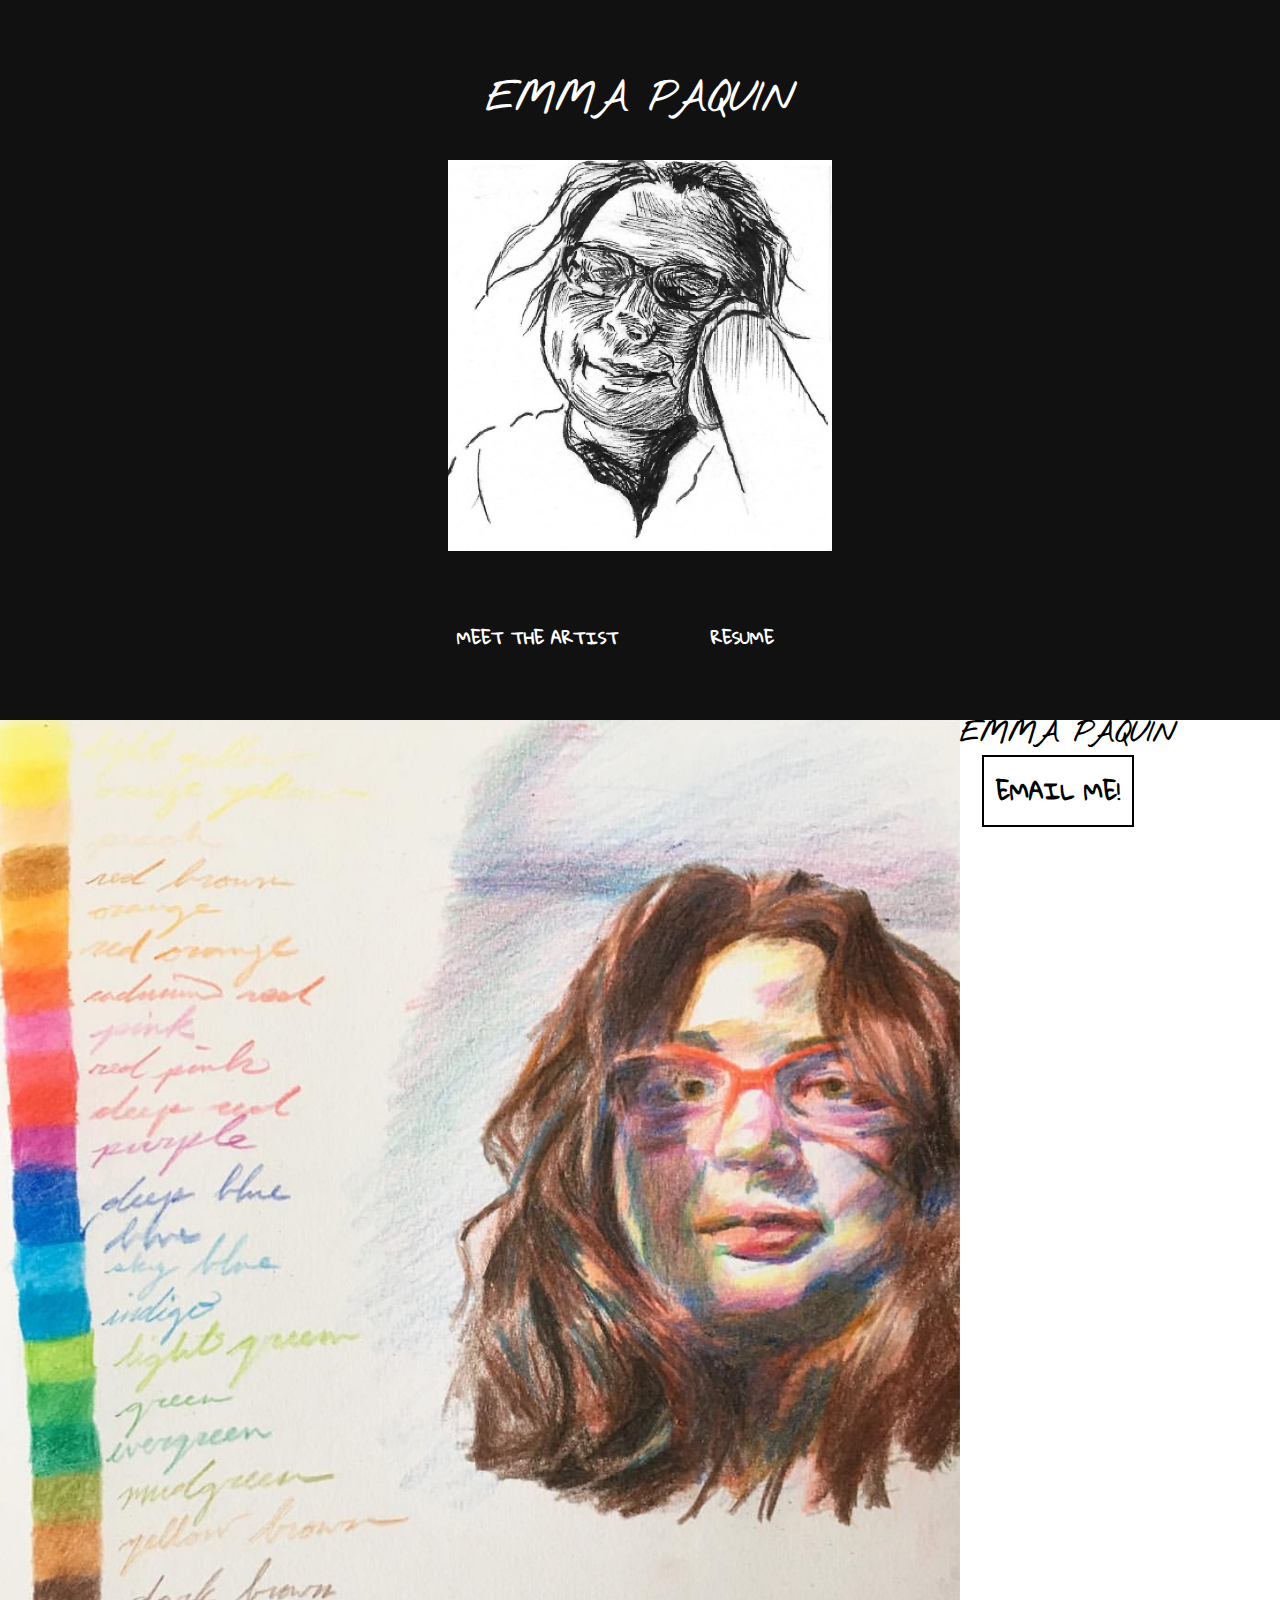
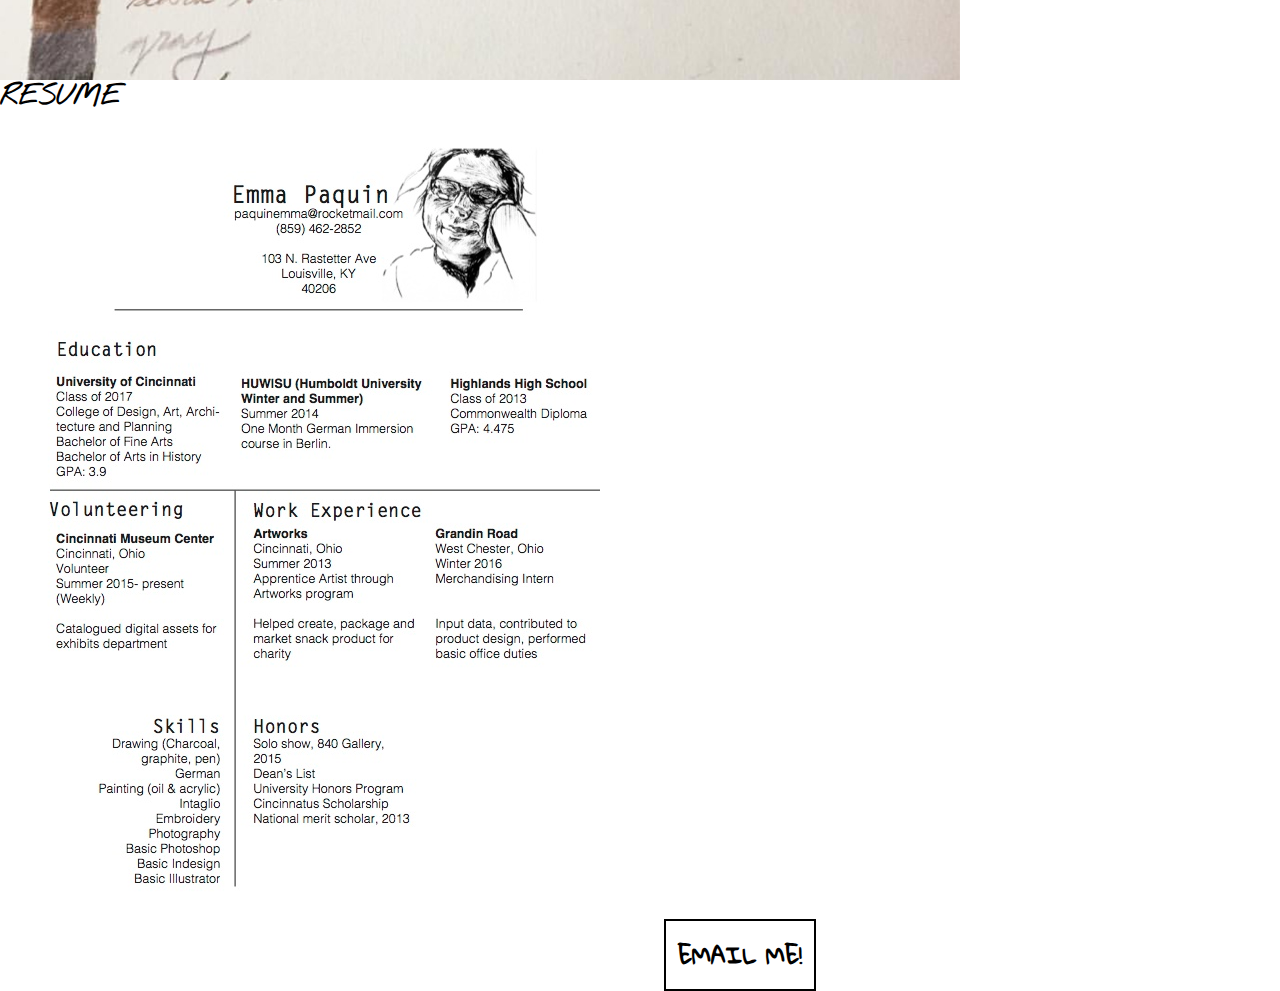
==== commit 873ebc0b: "messing with CSS" ====
--- a/index.html
+++ b/index.html
@@ -44,7 +44,7 @@
 	</header>
 
 <!--Meet the Artist section-->
-	<section id="about">
+	<section id="about" class="floatfix">
 		<div class="wrapper">
 
 			 <div class="aboutimg">
@@ -64,7 +64,7 @@
 	</section>
 
 <!--Portfolio section-->
-	<section id="portfolio">
+	<section id="portfolio" class="floatfix">
 		<!--JavaScript adds portfolio information from portfolio.json Here-->
 	</section>
 
--- a/css/styles.css
+++ b/css/styles.css
@@ -74,6 +74,10 @@
 }
 a {
     text-decoration: none;
+}
+
+li {
+  text-decoration: none;
 }
 
 button {
@@ -120,6 +124,11 @@
   text-align: center;
 }
 
+.floatfix:after {
+  content: "";
+  display: table;
+  clear: both;
+}
 /* ==========================================================================
    HEADER & HERO
    ========================================================================== */
@@ -129,6 +138,7 @@
   background-color: #111111;
   background-repeat: no-repeat;
   background-position: center;
+  background-image: img/background.jpg;
   background-size: cover;
   margin: 0;
   color: #FFFFFF;
@@ -146,7 +156,7 @@
 
 .nav-logo {
   width: 40%;
-  max-width: 200px;
+  max-width: 666px;
   margin: 0 auto;
 }
 
@@ -177,7 +187,7 @@
 }
 
 nav a:hover {
-  background-color: #871719;
+  background-color: purple;
 }
 
 
@@ -193,19 +203,22 @@
 /* ==========================================================================
   Buttons
   ========================================================================== */
-
+.ContactButton {
+  margin: 0,auto;
+}
 a.ContactButton:link {
   font-size: 140%;
-  font-family: 'Roboto Slab', serif;
-  text-transform: uppercase;
-  font-weight: 700;
-  border: 2px solid #FFFFFF;
-  padding: 6px 12px;
+  font-family: 'Gloria Hallelujah', cursive;
+  text-transform: uppercase;
+  font-weight: 700;
+  border: 2px solid #000;
+  padding: 12px;
+  margin: 1em;
 }
 
 a.ContactButton:hover {
-  border-color: #871719;
-  background-color: #871719;
+  border-color: #000;
+  background-color: purple;
 }
 
 /* ==========================================================================
@@ -215,36 +228,6 @@
 
   nav {
     margin-top: 2em;
-  }
-
-  nav li {
-      width: 24.95%;
-      max-width: 125px;
-      border-bottom: none;
-      display: inline-block;
-  }
-
-   nav-logo{
-  	
-  }
-  .aboutimg{
-  	  display: float;
-   	  float:left;
-      width: 50%;
-  }
-  .abouttext{
-
-  }
-}
-
-
-@media(min-width: 994px) {
- 
-
-  nav {
-    margin-top: 4em;
-  }
-  nav-logo{
   }
 
   nav li {
@@ -253,16 +236,50 @@
       border-bottom: none;
       display: inline-block;
   }
+
+   nav-logo{
+    display:inline-block;
+    width: 20%;
+  	
+  }
+  .aboutimg{
+  	  display: float;
+   	  float:left;
+      width: 60%;
+  }
+  .abouttext{
+      display: float;
+      float:left;
+      width: 40%;
+  }
+
+@media(min-width: 994px) {
+ 
+
+  nav {
+    margin-top: 4em;
+  }
+  nav-logo{
+    display:inline-block;
+    width: 20%;
+    
+  }
+
+  nav li {
+      max-width: 200px;
+      border-bottom: none;
+      display: inline-block;
+  }
    .aboutimg {
    	  display: float;
    	  float:left;
-      width: 30%;
+      width: 75%;
+      max-width: 1876px;
   }
     .abouttext{
-
-  }
-#portfolio {
-
-};
-
+      display: float;
+      float:left;
+      width: 25%;
+
+  }
 }